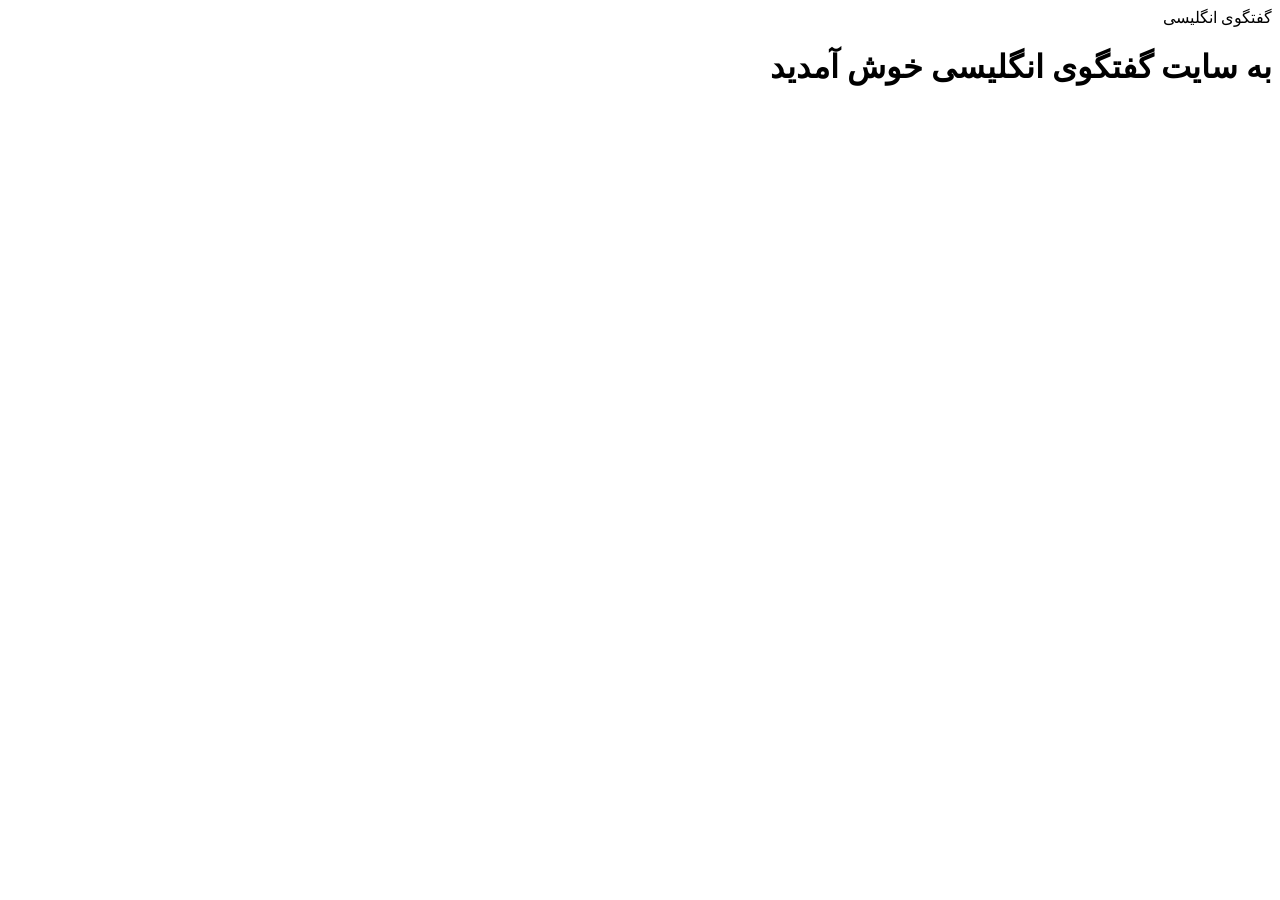
==== index.html @ 4c9b3f5a "Initial commit: project structure and first HTML page" ====
<!DOCTYPE html>
<html lang="fa" dir="rtl">
<head>
    <meta charset="UTF-8">
    <meta name="viewport" content="width=device-width", initial-scale="1.0"
    <title>گفتگوی انگلیسی</title>
</head>
<body>
    <h1>به سایت گفتگوی انگلیسی خوش آمدید</h1>
</body>
</html>
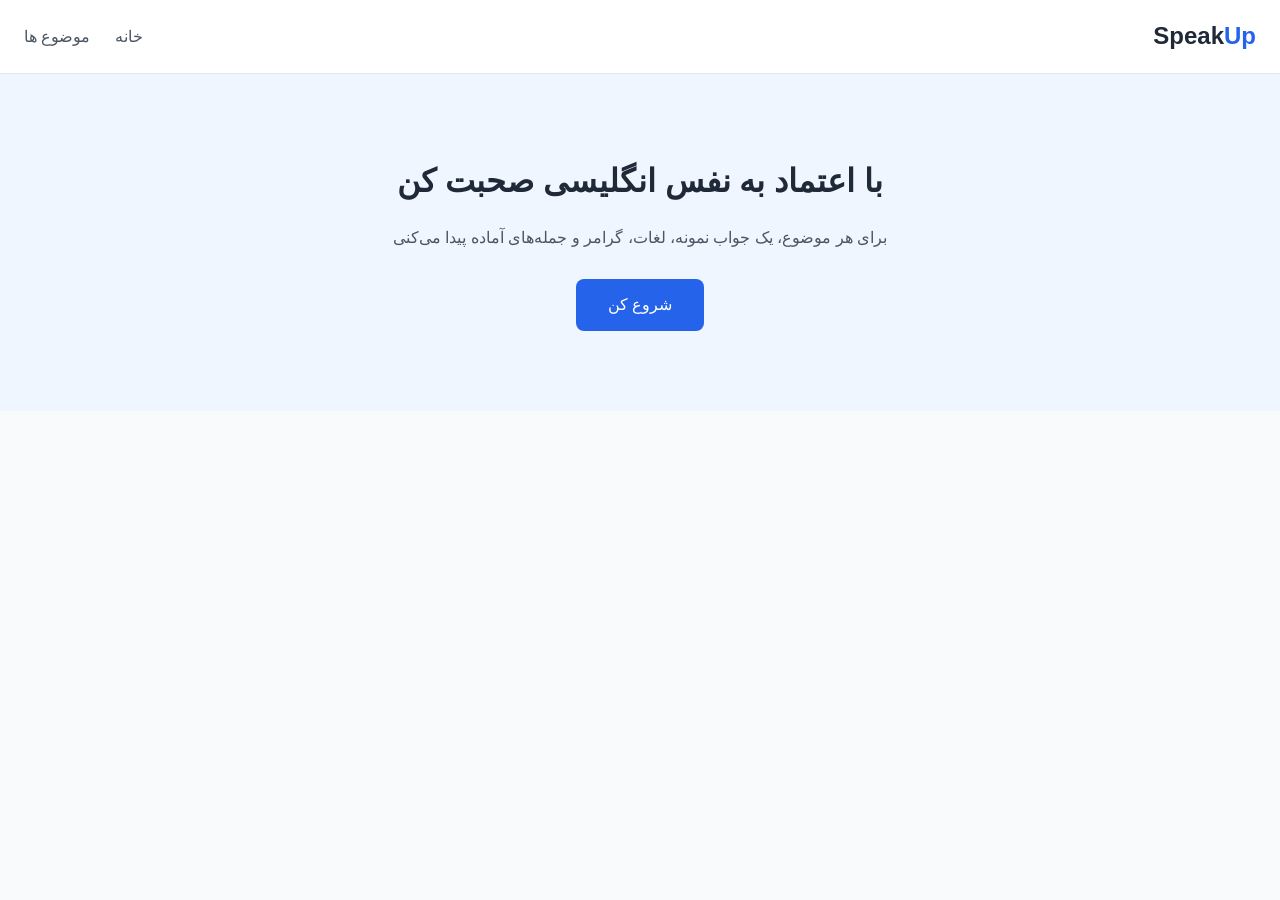
==== commit 6ebefb2b: "Add header and hero section with basic styling" ====
--- a/index.html
+++ b/index.html
@@ -2,10 +2,25 @@
 <html lang="fa" dir="rtl">
 <head>
     <meta charset="UTF-8">
-    <meta name="viewport" content="width=device-width", initial-scale="1.0"
+    <meta name="viewport" content="width=device-width, initial-scale=1.0">
     <title>گفتگوی انگلیسی</title>
-</head>
+    <link rel="stylesheet" href="css/style.css">
+</head> 
 <body>
-    <h1>به سایت گفتگوی انگلیسی خوش آمدید</h1>
+    
+    <header>
+        <a href="index.html" class="logo">Speak<span>Up</span></a>
+        <nav>
+            <a href="index.html">خانه</a>
+            <a href="#topics">موضوع ها</a>
+        </nav>
+    </header>
+
+    <section class="hero">
+        <h1> با اعتماد به نفس انگلیسی صحبت کن</h1>
+        <p>برای هر موضوع، یک جواب نمونه، لغات، گرامر و جمله‌های آماده پیدا می‌کنی</p>
+        <a href="#topics" class="btn">شروع کن</a>
+    </section>
+
 </body>
 </html>
--- a/css/style.css
+++ b/css/style.css
@@ -0,0 +1,72 @@
+* {
+  box-sizing: border-box;
+  margin: 0;
+  padding: 0;
+}
+
+body {
+  font-family: Tahoma, Arial, sans-serif;
+  line-height: 1.7;
+  color: #1f2937;
+  background: #f9fafb;
+}
+
+header {
+    display: flex;
+    justify-content: space-between;
+    align-items: center;
+    padding: 16px 24px;
+    background: #ffffff;
+    border-bottom: 1px solid #e5e7eb;
+}
+
+.logo {
+    font-size: 1.5rem;
+    font-weight: bold;
+    color: #1f2937;
+    text-decoration: none;
+}
+
+.logo span {
+  color: #2563eb;
+}
+
+nav a {
+  color: #4b5563;
+  text-decoration: none;
+  margin-inline-start: 20px;
+}
+
+nav a:hover {
+  color: #2563eb;
+}
+
+.hero {
+    text-align: center;
+    padding: 80px 24px;
+    background: #eff6ff;
+}
+
+.hero h1 {
+  font-size: 2rem;
+  margin-bottom: 16px;
+}
+
+.hero p {
+  max-width: 560px;
+  margin: 0 auto 28px;
+  color: #4b5563;
+}
+
+.btn {
+  display: inline-block;
+  padding: 12px 32px;
+  background: #2563eb;
+  color: #ffffff;
+  text-decoration: none;
+  border-radius: 8px;
+}
+
+.btn:hover {
+  background: #1d4ed8;
+}
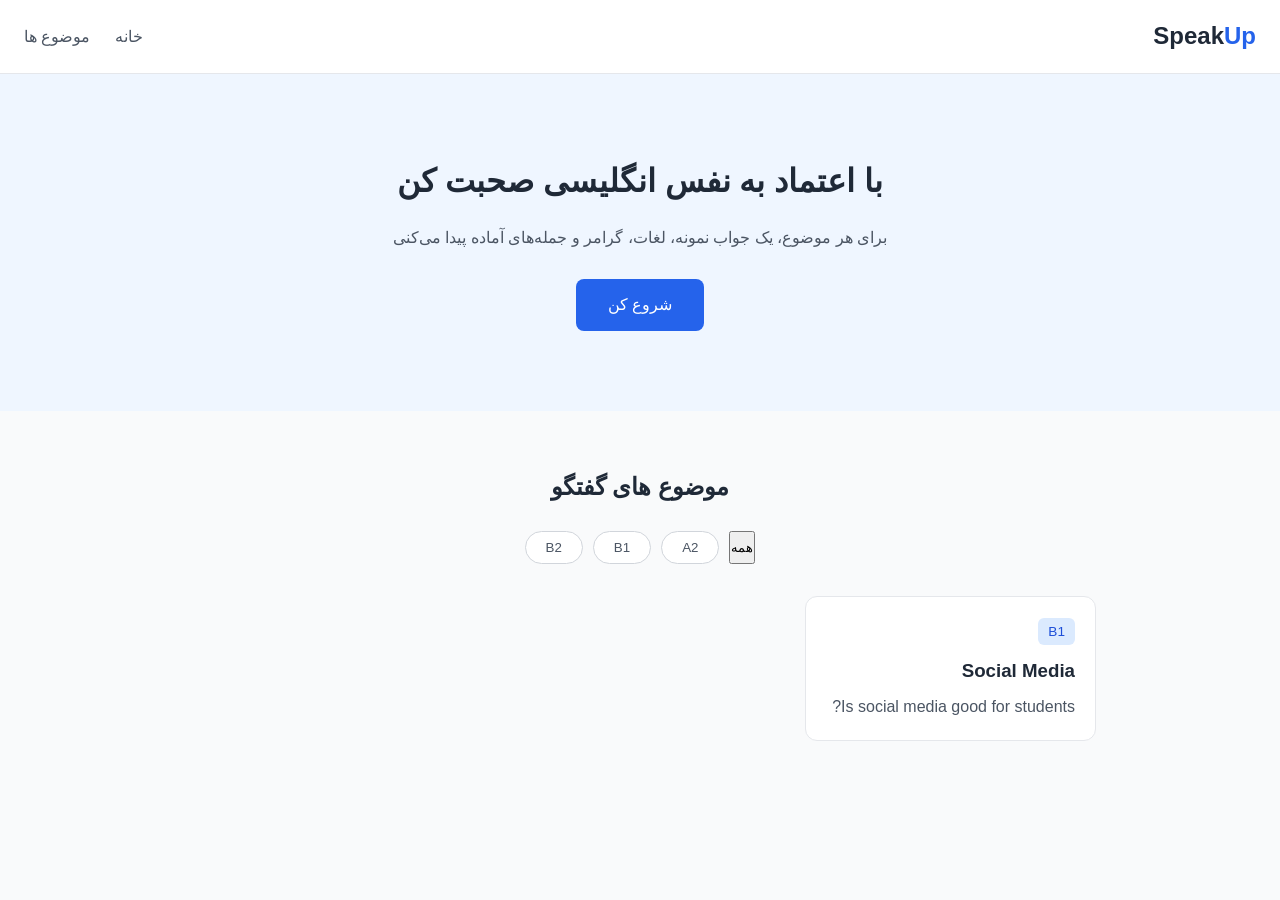
==== commit b4b42fba: "Add topics section with filter buttons and first card" ====
--- a/index.html
+++ b/index.html
@@ -22,5 +22,25 @@
         <a href="#topics" class="btn">شروع کن</a>
     </section>
 
+    <section class="topics" id="topics">
+        <h2>موضوع های گفتگو</h2>
+
+        <div class="filters">
+            <button class="filte-btn active">همه</button>
+            <button class="filter-btn">A2</button>
+            <button class="filter-btn">B1</button>
+            <button class="filter-btn">B2</button>
+        </div>
+
+         <div class="cards">
+            <a href="#" class="card">
+        <span class="level">B1</span>
+        <h3>Social Media</h3>
+        <p>Is social media good for students?</p>
+            </a>
+         </div>
+
+    </section>
+
 </body>
 </html>
--- a/css/style.css
+++ b/css/style.css
@@ -69,4 +69,74 @@
 
 .btn:hover {
   background: #1d4ed8;
+}
+.topics {
+  max-width: 960px;
+  margin: 0 auto;
+  padding: 56px 24px;
+}
+
+.topics h2 {
+  text-align: center;
+  margin-bottom: 24px;
+}
+
+.filters {
+  display: flex;
+  justify-content: center;
+  gap: 10px;
+  margin-bottom: 32px;
+}
+
+.filter-btn {
+  padding: 8px 20px;
+  border: 1px solid #d1d5db;
+  border-radius: 999px;
+  background: #ffffff;
+  color: #4b5563;
+  font-family: inherit;
+  cursor: pointer;
+}
+
+.filter-btn.active {
+  background: #2563eb;
+  border-color: #2563eb;
+  color: #ffffff;
+}
+
+.cards {
+  display: grid;
+  grid-template-columns: repeat(auto-fill, minmax(260px, 1fr));
+  gap: 20px;
+}
+
+.card {
+  display: block;
+  padding: 20px;
+  background: #ffffff;
+  border: 1px solid #e5e7eb;
+  border-radius: 12px;
+  color: inherit;
+  text-decoration: none;
+}
+
+.card:hover {
+  border-color: #2563eb;
+}
+
+.card h3 {
+  margin: 10px 0 6px;
+}
+
+.card p {
+  color: #4b5563;
+}
+
+.level {
+  display: inline-block;
+  padding: 2px 10px;
+  background: #dbeafe;
+  color: #1d4ed8;
+  border-radius: 6px;
+  font-size: 0.85rem;
 }
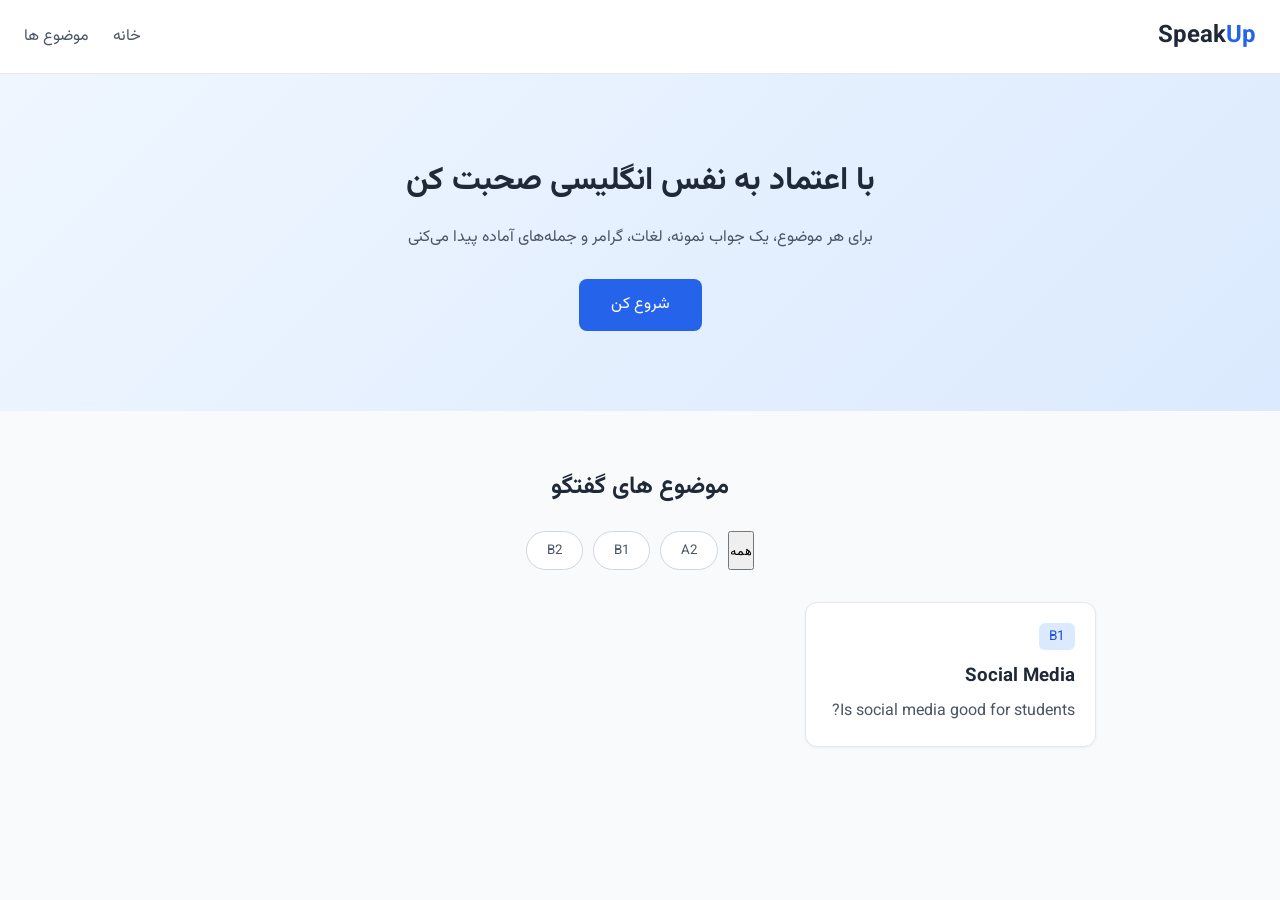
==== commit 03d1f922: "Improve visual style: Vazirmatn font, gradient hero, card hover effects" ====
--- a/index.html
+++ b/index.html
@@ -4,6 +4,7 @@
     <meta charset="UTF-8">
     <meta name="viewport" content="width=device-width, initial-scale=1.0">
     <title>گفتگوی انگلیسی</title>
+    <link href="https://fonts.googleapis.com/css2?family=Vazirmatn:wght@400;700&display=swap" rel="stylesheet">
     <link rel="stylesheet" href="css/style.css">
 </head> 
 <body>
--- a/css/style.css
+++ b/css/style.css
@@ -5,7 +5,7 @@
 }
 
 body {
-  font-family: Tahoma, Arial, sans-serif;
+  font-family: 'Vazirmatn', Tahoma, sans-serif;
   line-height: 1.7;
   color: #1f2937;
   background: #f9fafb;
@@ -44,7 +44,7 @@
 .hero {
     text-align: center;
     padding: 80px 24px;
-    background: #eff6ff;
+    background: linear-gradient(135deg, #eff6ff, #dbeafe)
 }
 
 .hero h1 {
@@ -118,10 +118,14 @@
   border-radius: 12px;
   color: inherit;
   text-decoration: none;
+  box-shadow: 0 1px 3px rgba(0, 0, 0, 0.06);
+  transition: transform 0.2s, box-shadow 0.2s, border-color 0.2s;
 }
 
 .card:hover {
   border-color: #2563eb;
+  transform: translateY(-4px);
+  box-shadow: 0 8px 20px rgba(37, 99, 235, 0.12);
 }
 
 .card h3 {
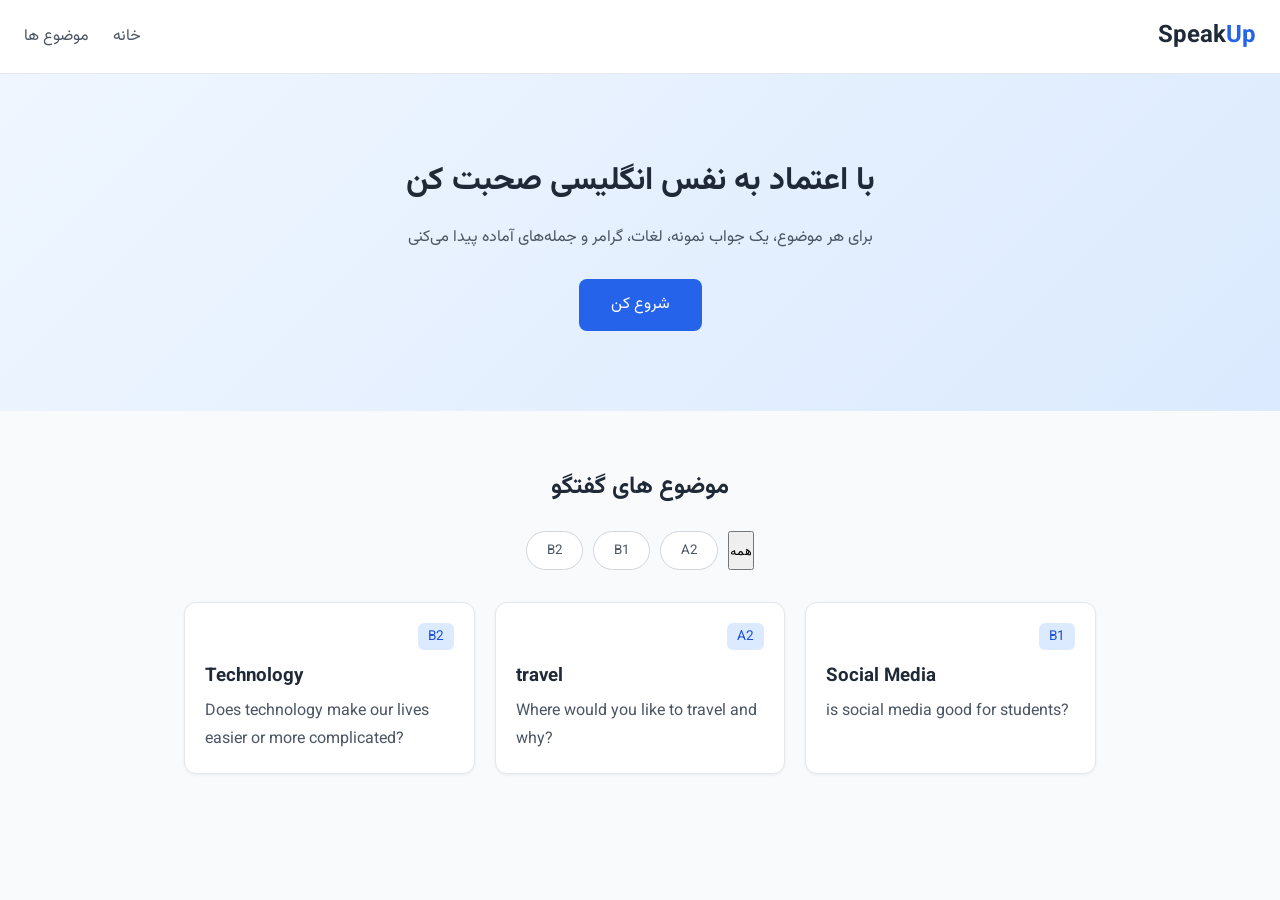
==== commit dc8f2ea8: "Render topic cards from data with JavaScript" ====
--- a/index.html
+++ b/index.html
@@ -33,15 +33,12 @@
             <button class="filter-btn">B2</button>
         </div>
 
-         <div class="cards">
-            <a href="#" class="card">
-        <span class="level">B1</span>
-        <h3>Social Media</h3>
-        <p>Is social media good for students?</p>
-            </a>
-         </div>
+         <div class="cards" id="cards"></div>
 
     </section>
+    
+  <script src="js/data.js"></script>
+  <script src="js/main.js"></script>
 
 </body>
 </html>
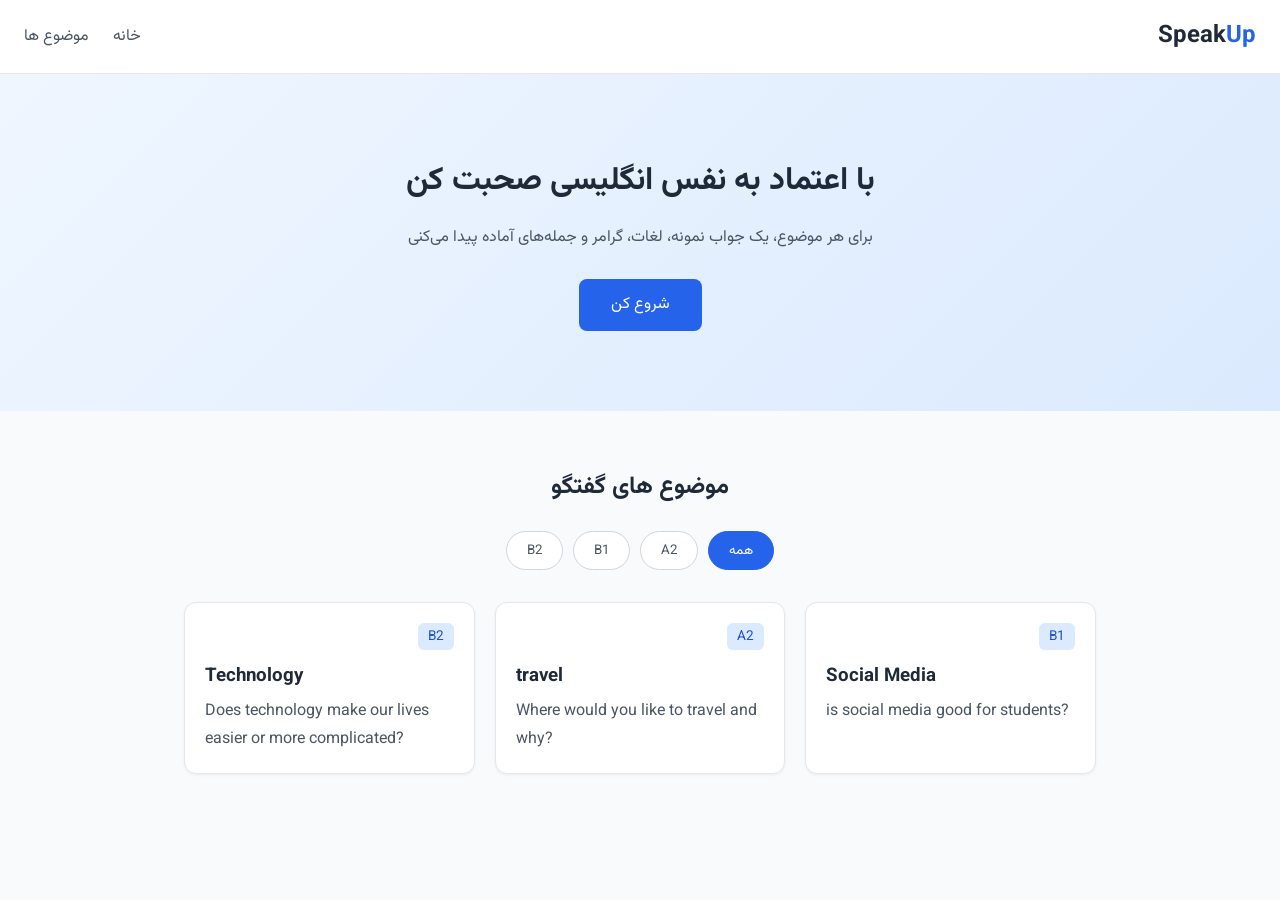
==== commit f81673a9: "Add level filter buttons" ====
--- a/index.html
+++ b/index.html
@@ -27,10 +27,10 @@
         <h2>موضوع های گفتگو</h2>
 
         <div class="filters">
-            <button class="filte-btn active">همه</button>
-            <button class="filter-btn">A2</button>
-            <button class="filter-btn">B1</button>
-            <button class="filter-btn">B2</button>
+            <button class="filter-btn active" data-level="all">همه</button>
+            <button class="filter-btn" data-level="A2">A2</button>
+            <button class="filter-btn" data-level="B1">B1</button>
+            <button class="filter-btn" data-level="B2">B2</button>
         </div>
 
          <div class="cards" id="cards"></div>
